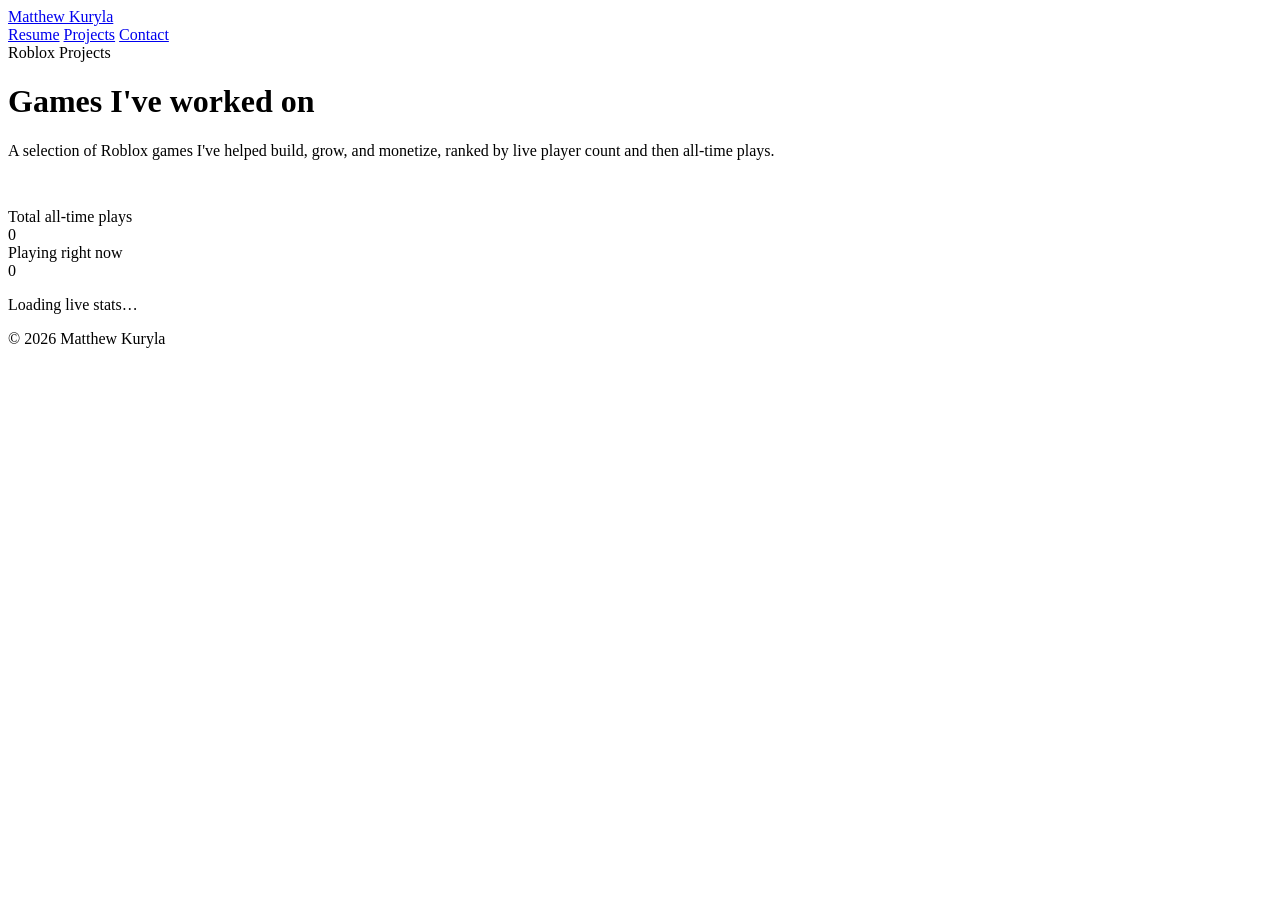
==== projects.html @ f6abcd12 "Add files via upload" ====
<!DOCTYPE html>
<html lang="en">
<head>
  <meta charset="UTF-8">
  <meta name="viewport" content="width=device-width, initial-scale=1.0">
  <title>Projects · Matthew Kuryla</title>
  <meta name="description" content="Roblox games Matthew Kuryla has worked on, with live player counts and all-time plays.">
  <link rel="preconnect" href="https://fonts.googleapis.com">
  <link rel="preconnect" href="https://fonts.gstatic.com" crossorigin>
  <link href="https://fonts.googleapis.com/css2?family=Inter:wght@400;500;600;700;800&display=swap" rel="stylesheet">
  <link rel="stylesheet" href="css/style.css">
</head>
<body>
  <nav class="nav">
    <div class="container">
      <a class="brand" href="index.html">Matthew Kuryla</a>
      <div class="nav-links">
        <a href="index.html">Resume</a>
        <a href="projects.html" class="active">Projects</a>
        <a href="index.html#contact">Contact</a>
      </div>
    </div>
  </nav>

  <header class="hero" style="padding-bottom: 32px;">
    <div class="container">
      <span class="eyebrow">Roblox Projects</span>
      <h1>Games I've worked on</h1>
      <p class="lead">A selection of Roblox games I've helped build, grow, and monetize, ranked by live player count and then all-time plays.</p>
    </div>
  </header>

  <section style="padding-top: 0;">
    <div class="container">
      <div class="live-panel">
        <div class="card live-box">
          <div class="label"><span class="live-dot off"></span>Total all-time plays</div>
          <div class="big" id="total-visits">0</div>
        </div>
        <div class="card live-box">
          <div class="label"><span class="live-dot off"></span>Playing right now</div>
          <div class="big" id="total-playing">0</div>
        </div>
      </div>
      <p class="updated" id="updated">Loading live stats…</p>
      <div class="games" id="games"></div>
    </div>
  </section>

  <footer>
    <div class="container">© <span id="year"></span> Matthew Kuryla</div>
  </footer>

  <script>document.getElementById("year").textContent = new Date().getFullYear();</script>
  <script src="js/games.js"></script>
  <script src="js/projects.js"></script>
</body>
</html>
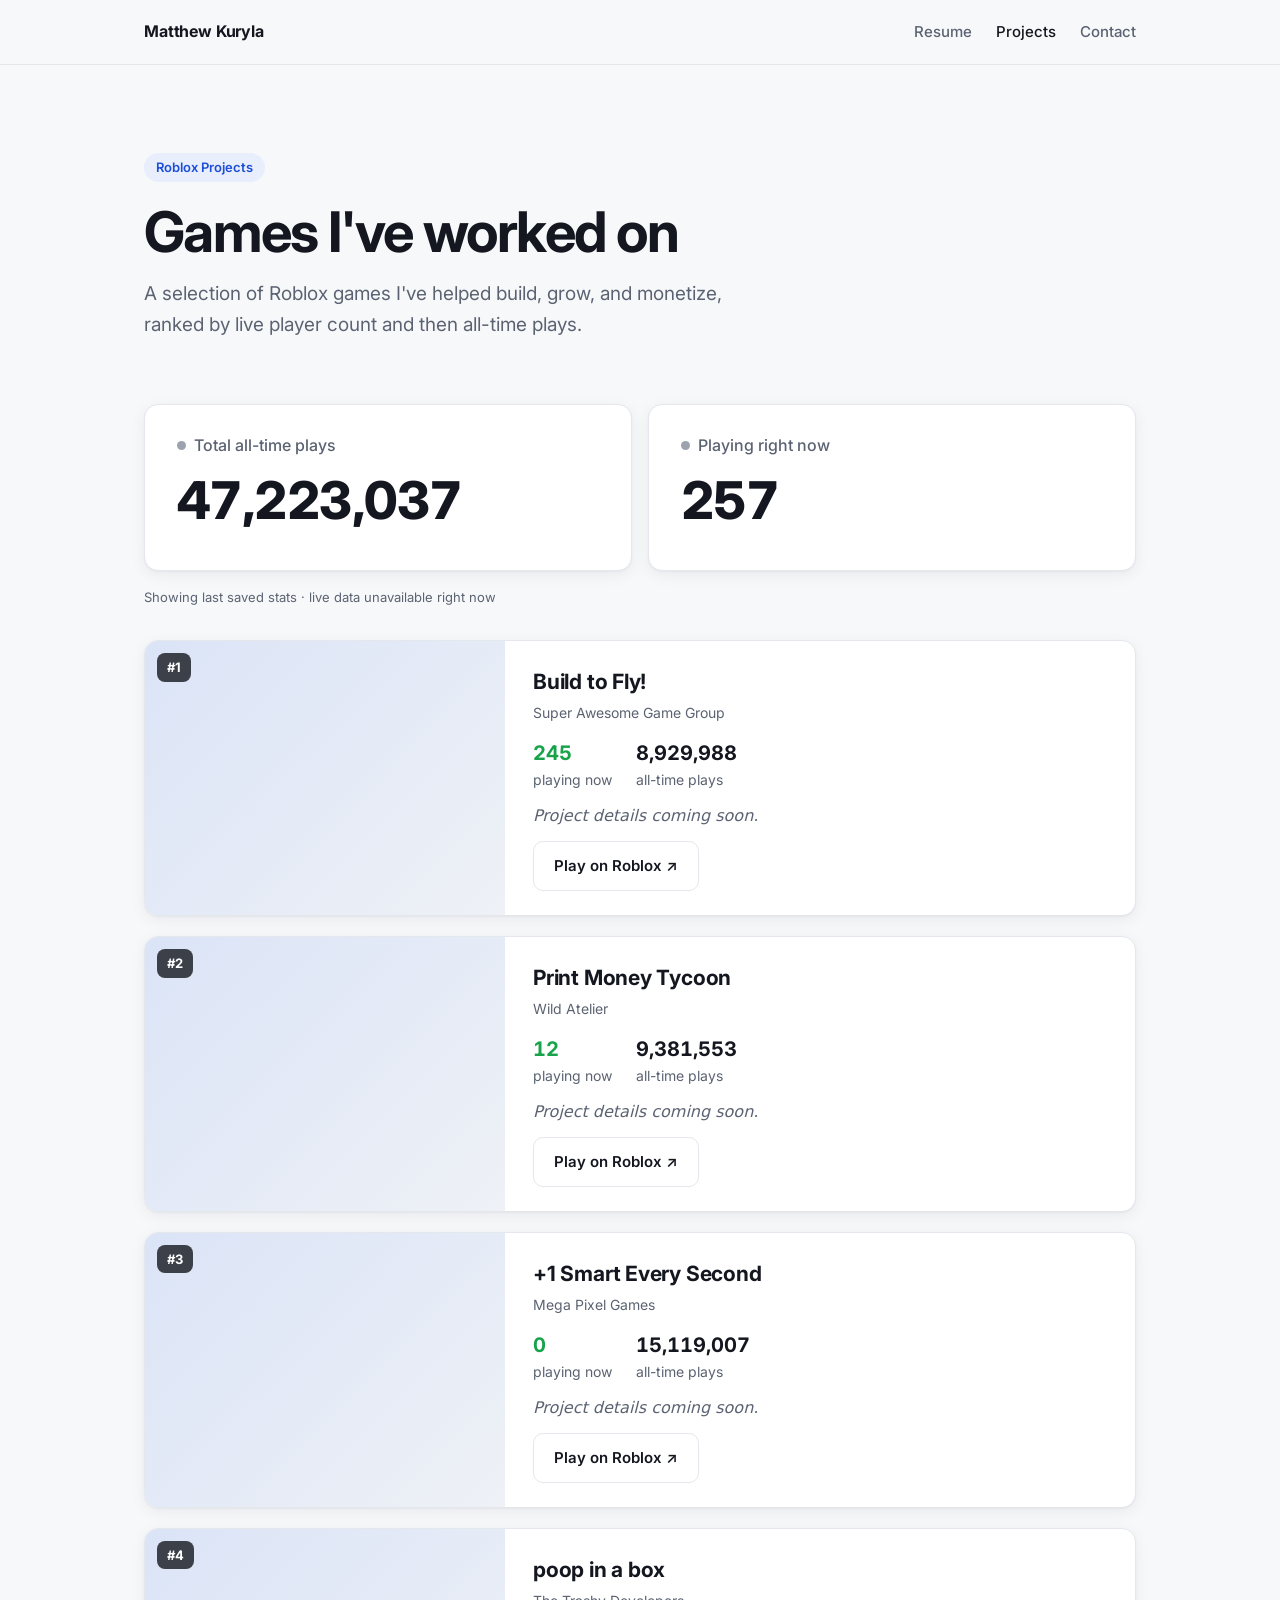
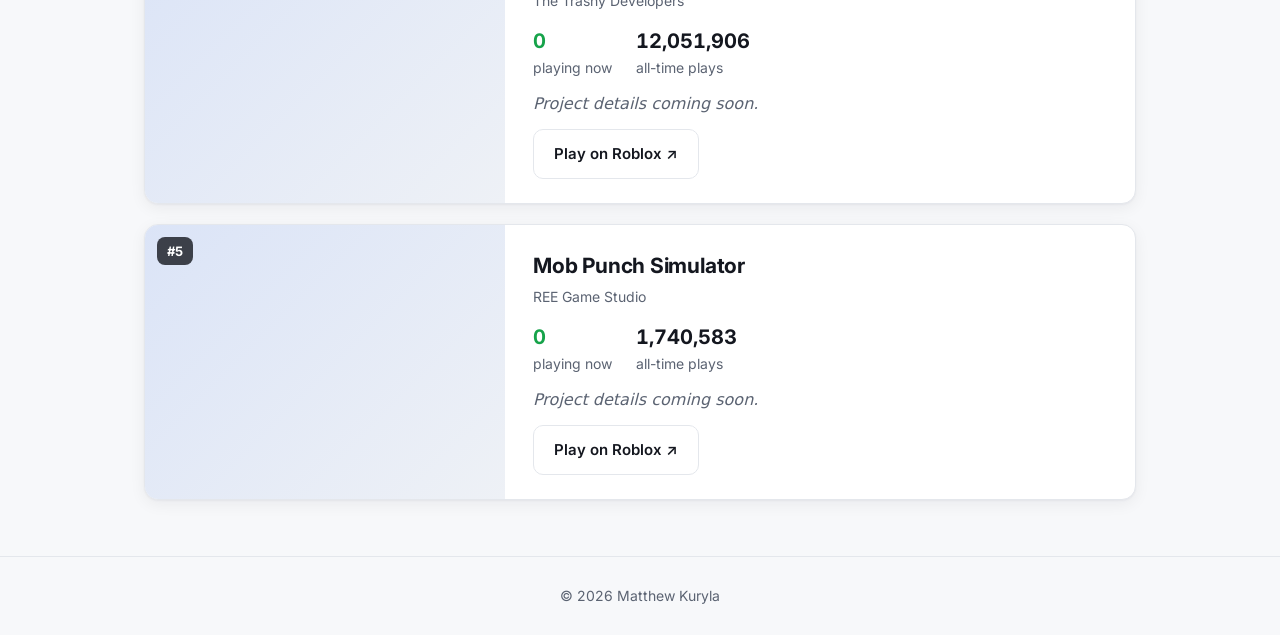
==== commit 4f927e65: "Add files via upload" ====
--- a/projects.html
+++ b/projects.html
@@ -8,7 +8,7 @@
   <link rel="preconnect" href="https://fonts.googleapis.com">
   <link rel="preconnect" href="https://fonts.gstatic.com" crossorigin>
   <link href="https://fonts.googleapis.com/css2?family=Inter:wght@400;500;600;700;800&display=swap" rel="stylesheet">
-  <link rel="stylesheet" href="css/style.css">
+  <link rel="stylesheet" href="style.css">
 </head>
 <body>
   <nav class="nav">
@@ -52,7 +52,7 @@
   </footer>
 
   <script>document.getElementById("year").textContent = new Date().getFullYear();</script>
-  <script src="js/games.js"></script>
-  <script src="js/projects.js"></script>
+  <script src="games.js"></script>
+  <script src="projects.js"></script>
 </body>
 </html>
--- a/style.css
+++ b/style.css
@@ -0,0 +1,198 @@
+:root {
+  --bg: #f7f8fa;
+  --surface: #ffffff;
+  --text: #14171f;
+  --muted: #5b6372;
+  --line: #e4e7ec;
+  --accent: #1d4ed8;
+  --accent-soft: #e8eefc;
+  --live: #16a34a;
+  --radius: 14px;
+  --shadow: 0 1px 2px rgba(16, 24, 40, 0.04), 0 4px 16px rgba(16, 24, 40, 0.06);
+}
+
+* { box-sizing: border-box; }
+
+html { scroll-behavior: smooth; }
+
+body {
+  margin: 0;
+  font-family: "Inter", system-ui, -apple-system, "Segoe UI", Roboto, sans-serif;
+  background: var(--bg);
+  color: var(--text);
+  line-height: 1.6;
+  -webkit-font-smoothing: antialiased;
+}
+
+a { color: var(--accent); text-decoration: none; }
+a:hover { text-decoration: underline; }
+
+.container { max-width: 1040px; margin: 0 auto; padding: 0 24px; }
+
+.nav {
+  position: sticky;
+  top: 0;
+  z-index: 10;
+  background: rgba(247, 248, 250, 0.85);
+  backdrop-filter: blur(10px);
+  border-bottom: 1px solid var(--line);
+}
+.nav .container { display: flex; align-items: center; justify-content: space-between; height: 64px; }
+.brand { font-weight: 700; color: var(--text); letter-spacing: -0.01em; }
+.brand:hover { text-decoration: none; }
+.nav-links { display: flex; gap: 24px; }
+.nav-links a { color: var(--muted); font-weight: 500; font-size: 15px; }
+.nav-links a:hover, .nav-links a.active { color: var(--text); text-decoration: none; }
+
+.hero { padding: 88px 0 56px; }
+.eyebrow {
+  display: inline-block;
+  font-size: 13px;
+  font-weight: 600;
+  color: var(--accent);
+  background: var(--accent-soft);
+  padding: 4px 12px;
+  border-radius: 999px;
+  margin-bottom: 20px;
+}
+.hero h1 { font-size: clamp(36px, 6vw, 56px); line-height: 1.1; letter-spacing: -0.03em; margin: 0 0 16px; }
+.hero p.lead { font-size: 19px; color: var(--muted); max-width: 640px; margin: 0 0 32px; }
+
+.btn-row { display: flex; gap: 12px; flex-wrap: wrap; }
+.btn {
+  display: inline-flex;
+  align-items: center;
+  gap: 8px;
+  padding: 12px 20px;
+  border-radius: 10px;
+  font-weight: 600;
+  font-size: 15px;
+  border: 1px solid transparent;
+}
+.btn:hover { text-decoration: none; }
+.btn-primary { background: var(--accent); color: #fff; }
+.btn-primary:hover { background: #1e40af; }
+.btn-ghost { background: var(--surface); color: var(--text); border-color: var(--line); }
+.btn-ghost:hover { border-color: #cfd4dc; }
+
+.stats-strip {
+  display: grid;
+  grid-template-columns: repeat(3, 1fr);
+  gap: 16px;
+  margin-top: 56px;
+}
+.stat {
+  background: var(--surface);
+  border: 1px solid var(--line);
+  border-radius: var(--radius);
+  padding: 20px 24px;
+}
+.stat .num { font-size: 28px; font-weight: 700; letter-spacing: -0.02em; }
+.stat .label { color: var(--muted); font-size: 14px; }
+
+section { padding: 56px 0; }
+.section-title { font-size: 28px; letter-spacing: -0.02em; margin: 0 0 8px; }
+.section-sub { color: var(--muted); margin: 0 0 32px; }
+
+.card {
+  background: var(--surface);
+  border: 1px solid var(--line);
+  border-radius: var(--radius);
+  box-shadow: var(--shadow);
+}
+
+.timeline { display: grid; gap: 16px; }
+.entry { padding: 24px 28px; }
+.entry-head { display: flex; justify-content: space-between; gap: 16px; flex-wrap: wrap; align-items: baseline; }
+.entry h3 { margin: 0; font-size: 18px; }
+.entry .org { color: var(--muted); font-weight: 500; }
+.entry .date { color: var(--muted); font-size: 14px; white-space: nowrap; }
+.entry ul { margin: 14px 0 0; padding-left: 20px; color: #333a46; }
+.entry li { margin-bottom: 6px; }
+
+.edu-grid { display: grid; grid-template-columns: 2fr 1fr; gap: 16px; }
+.edu-meta { display: flex; flex-direction: column; justify-content: center; padding: 24px 28px; }
+.edu-meta .num { font-size: 32px; font-weight: 700; }
+
+.chips { display: flex; flex-wrap: wrap; gap: 10px; }
+.chip {
+  background: var(--surface);
+  border: 1px solid var(--line);
+  border-radius: 999px;
+  padding: 8px 16px;
+  font-weight: 500;
+  font-size: 14px;
+}
+
+.live-panel {
+  display: grid;
+  grid-template-columns: 1fr 1fr;
+  gap: 16px;
+  margin-bottom: 40px;
+}
+.live-box { padding: 28px 32px; }
+.live-box .label { color: var(--muted); font-weight: 500; display: flex; align-items: center; gap: 8px; }
+.live-box .big { font-size: clamp(36px, 6vw, 52px); font-weight: 800; letter-spacing: -0.03em; font-variant-numeric: tabular-nums; }
+.live-dot {
+  width: 9px; height: 9px; border-radius: 50%;
+  background: var(--live);
+  box-shadow: 0 0 0 0 rgba(22, 163, 74, 0.5);
+  animation: pulse 1.8s infinite;
+}
+.live-dot.off { background: #9ca3af; animation: none; }
+@keyframes pulse {
+  0% { box-shadow: 0 0 0 0 rgba(22, 163, 74, 0.5); }
+  70% { box-shadow: 0 0 0 9px rgba(22, 163, 74, 0); }
+  100% { box-shadow: 0 0 0 0 rgba(22, 163, 74, 0); }
+}
+.updated { color: var(--muted); font-size: 13px; margin-top: -24px; margin-bottom: 32px; }
+
+.games { display: grid; gap: 20px; }
+.game {
+  display: grid;
+  grid-template-columns: 360px 1fr;
+  overflow: hidden;
+  transition: transform 0.2s ease, box-shadow 0.2s ease;
+}
+.game:hover { transform: translateY(-2px); box-shadow: 0 8px 28px rgba(16, 24, 40, 0.1); }
+.thumb {
+  position: relative;
+  background: linear-gradient(135deg, #dbe4f7, #eef1f6);
+  min-height: 203px;
+  overflow: hidden;
+}
+.thumb img { position: absolute; inset: 0; width: 100%; height: 100%; object-fit: cover; display: block; }
+.rank {
+  position: absolute; top: 12px; left: 12px;
+  background: rgba(20, 23, 31, 0.8); color: #fff;
+  font-weight: 700; font-size: 13px;
+  padding: 4px 10px; border-radius: 8px;
+}
+.game-body { padding: 24px 28px; display: flex; flex-direction: column; gap: 12px; }
+.game-body h3 { margin: 0; font-size: 21px; letter-spacing: -0.01em; }
+.studio { color: var(--muted); font-size: 14px; margin-top: -8px; }
+.game-stats { display: flex; gap: 24px; flex-wrap: wrap; }
+.game-stats div { font-size: 14px; color: var(--muted); }
+.game-stats strong { display: block; font-size: 20px; color: var(--text); font-variant-numeric: tabular-nums; }
+.playing-now strong { color: var(--live); }
+.bio { color: #333a46; margin: 0; }
+.bio.placeholder { color: var(--muted); font-style: italic; }
+.game-body .btn { align-self: flex-start; margin-top: auto; }
+
+.contact { text-align: center; padding: 72px 0; }
+.contact .btn-row { justify-content: center; }
+
+footer { border-top: 1px solid var(--line); padding: 28px 0; color: var(--muted); font-size: 14px; text-align: center; }
+
+@media (max-width: 820px) {
+  .game { grid-template-columns: 1fr; }
+  .thumb { aspect-ratio: 16 / 9; min-height: 0; }
+  .stats-strip, .live-panel, .edu-grid { grid-template-columns: 1fr; }
+}
+
+@media (max-width: 480px) {
+  .container { padding: 0 16px; }
+  .nav-links { gap: 16px; }
+  .hero { padding: 56px 0 40px; }
+  .entry, .live-box, .game-body { padding: 20px; }
+}
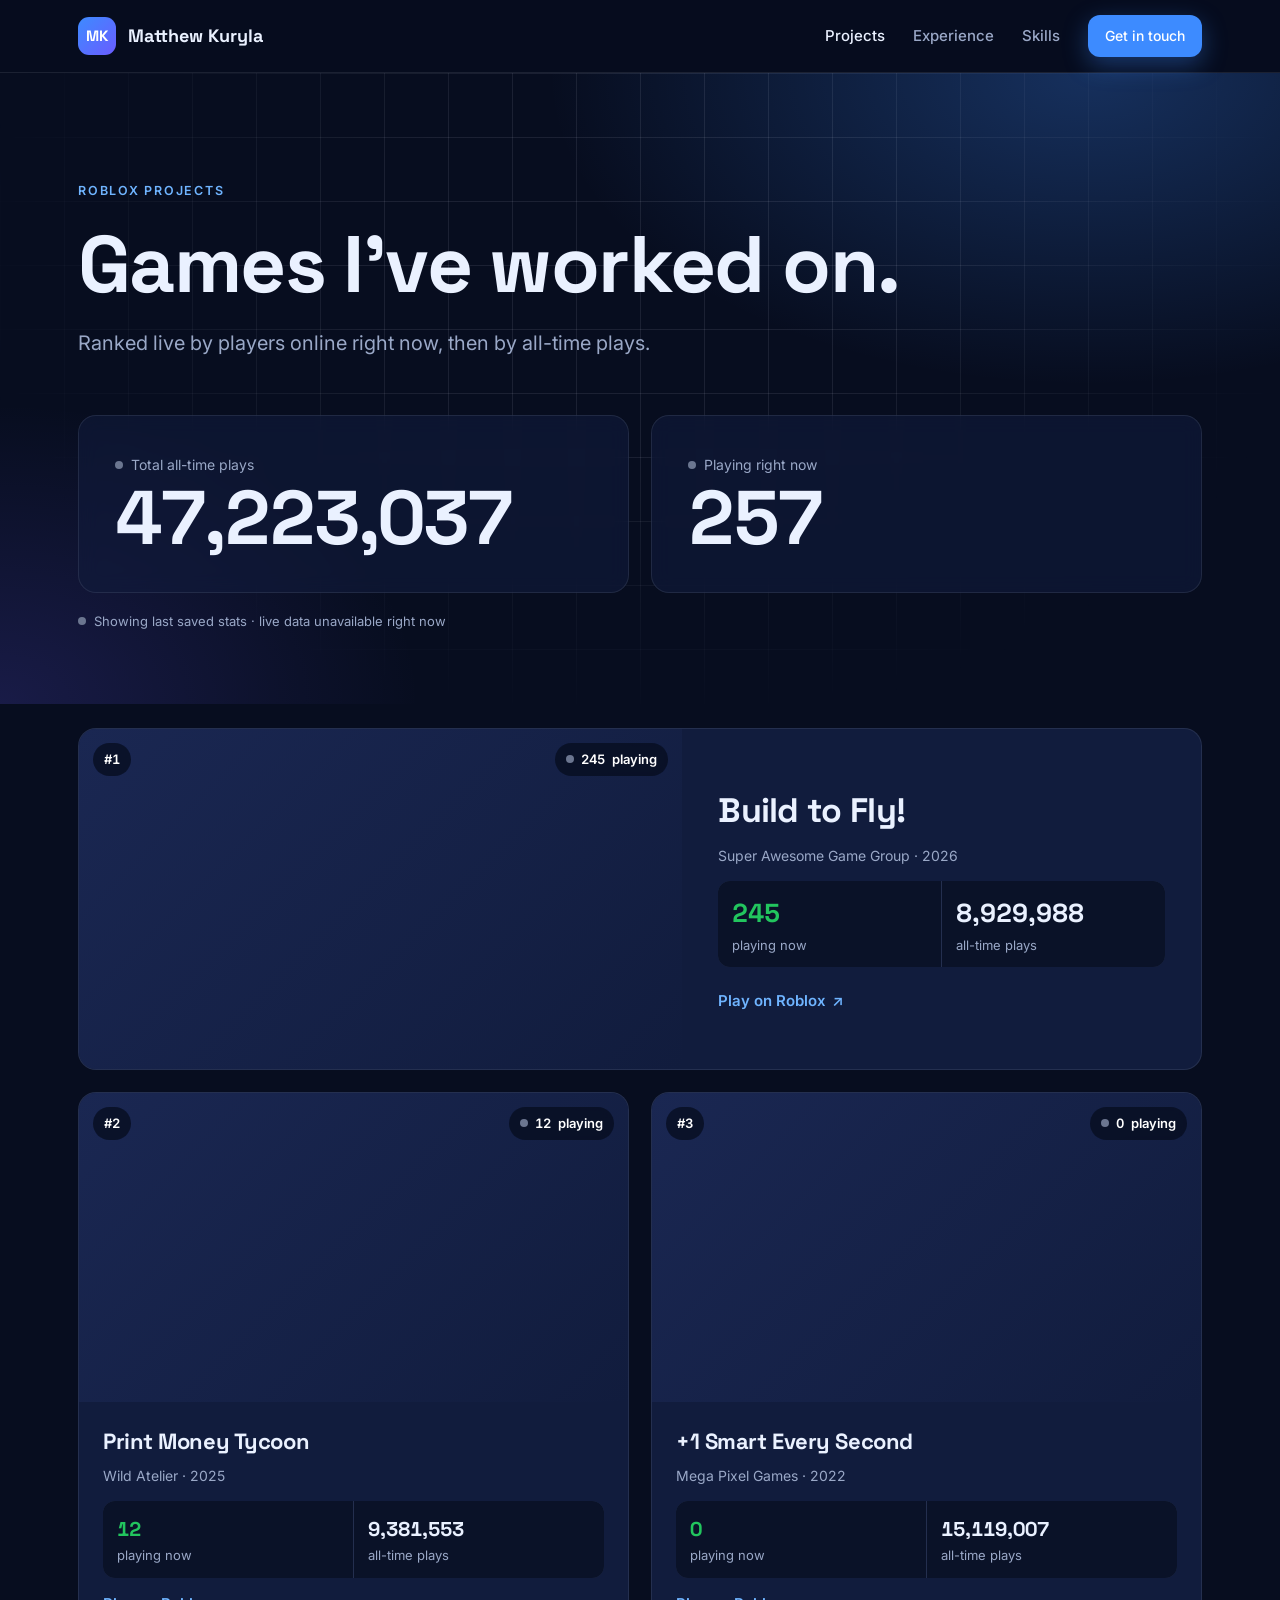
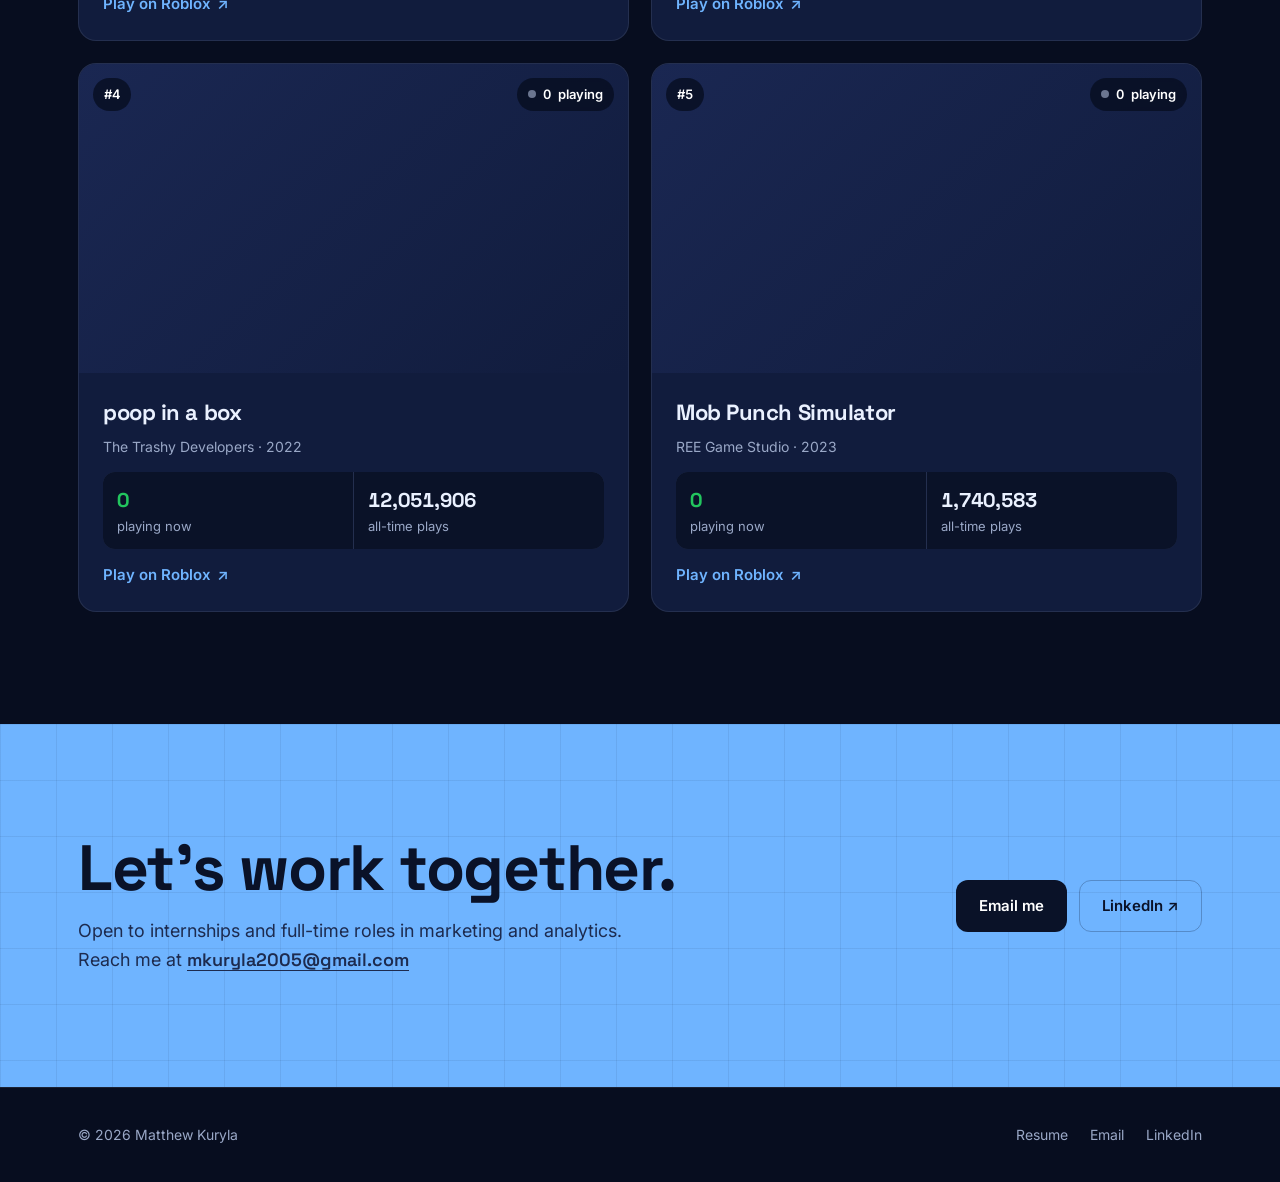
==== commit 47cfbd28: "Redesign portfolio site" ====
--- a/projects.html
+++ b/projects.html
@@ -5,53 +5,75 @@
   <meta name="viewport" content="width=device-width, initial-scale=1.0">
   <title>Projects · Matthew Kuryla</title>
   <meta name="description" content="Roblox games Matthew Kuryla has worked on, with live player counts and all-time plays.">
+  <meta name="theme-color" content="#070d1f">
   <link rel="preconnect" href="https://fonts.googleapis.com">
   <link rel="preconnect" href="https://fonts.gstatic.com" crossorigin>
-  <link href="https://fonts.googleapis.com/css2?family=Inter:wght@400;500;600;700;800&display=swap" rel="stylesheet">
+  <link href="https://fonts.googleapis.com/css2?family=Inter:wght@400;500;600;700&family=Space+Grotesk:wght@500;600;700&display=swap" rel="stylesheet">
   <link rel="stylesheet" href="style.css">
 </head>
 <body>
   <nav class="nav">
     <div class="container">
-      <a class="brand" href="index.html">Matthew Kuryla</a>
+      <a class="brand" href="index.html"><span class="mono">MK</span><span class="name">Matthew Kuryla</span></a>
       <div class="nav-links">
-        <a href="index.html">Resume</a>
         <a href="projects.html" class="active">Projects</a>
-        <a href="index.html#contact">Contact</a>
+        <a href="index.html#experience">Experience</a>
+        <a href="index.html#skills">Skills</a>
+        <a class="btn btn-primary" href="index.html#contact">Get in touch</a>
       </div>
     </div>
   </nav>
 
-  <header class="hero" style="padding-bottom: 32px;">
+  <header class="hero page-hero">
+    <div class="hero-bg" id="hero-bg" aria-hidden="true"></div>
     <div class="container">
-      <span class="eyebrow">Roblox Projects</span>
-      <h1>Games I've worked on</h1>
-      <p class="lead">A selection of Roblox games I've helped build, grow, and monetize, ranked by live player count and then all-time plays.</p>
+      <span class="eyebrow">Roblox projects</span>
+      <h1>Games I've worked on.</h1>
+      <p class="lead" style="margin-top: 22px;">Ranked live by players online right now, then by all-time plays.</p>
+      <div class="counter-row">
+        <div class="counter">
+          <div class="stat-label"><span class="live-dot off total-dot"></span>Total all-time plays</div>
+          <div class="stat-num" data-total="visits">0</div>
+        </div>
+        <div class="counter">
+          <div class="stat-label"><span class="live-dot off total-dot"></span>Playing right now</div>
+          <div class="stat-num" data-total="playing">0</div>
+        </div>
+      </div>
+      <div class="live-note" id="live-note"><span class="live-dot off"></span>Connecting to Roblox…</div>
     </div>
   </header>
 
-  <section style="padding-top: 0;">
+  <section style="padding-top: 24px;">
     <div class="container">
-      <div class="live-panel">
-        <div class="card live-box">
-          <div class="label"><span class="live-dot off"></span>Total all-time plays</div>
-          <div class="big" id="total-visits">0</div>
-        </div>
-        <div class="card live-box">
-          <div class="label"><span class="live-dot off"></span>Playing right now</div>
-          <div class="big" id="total-playing">0</div>
-        </div>
+      <div class="games-grid" id="games" data-featured></div>
+    </div>
+  </section>
+
+  <section class="cta">
+    <div class="container">
+      <div>
+        <h2>Let's work together.</h2>
+        <p>Open to internships and full-time roles in marketing and analytics.<br>Reach me at <a class="email" href="mailto:mkuryla2005@gmail.com">mkuryla2005@gmail.com</a></p>
       </div>
-      <p class="updated" id="updated">Loading live stats…</p>
-      <div class="games" id="games"></div>
+      <div class="btn-row">
+        <a class="btn btn-dark" href="mailto:mkuryla2005@gmail.com">Email me</a>
+        <a class="btn btn-outline-dark" href="https://www.linkedin.com/in/matthew-kuryla/" target="_blank" rel="noopener">LinkedIn ↗</a>
+      </div>
     </div>
   </section>
 
   <footer>
-    <div class="container">© <span id="year"></span> Matthew Kuryla</div>
+    <div class="container">
+      <div>© <span class="year"></span> Matthew Kuryla</div>
+      <div class="foot-links">
+        <a href="index.html">Resume</a>
+        <a href="mailto:mkuryla2005@gmail.com">Email</a>
+        <a href="https://www.linkedin.com/in/matthew-kuryla/" target="_blank" rel="noopener">LinkedIn</a>
+      </div>
+    </div>
   </footer>
 
-  <script>document.getElementById("year").textContent = new Date().getFullYear();</script>
   <script src="games.js"></script>
   <script src="projects.js"></script>
 </body>
--- a/style.css
+++ b/style.css
@@ -1,198 +1,390 @@
 :root {
-  --bg: #f7f8fa;
-  --surface: #ffffff;
-  --text: #14171f;
-  --muted: #5b6372;
-  --line: #e4e7ec;
-  --accent: #1d4ed8;
-  --accent-soft: #e8eefc;
-  --live: #16a34a;
-  --radius: 14px;
-  --shadow: 0 1px 2px rgba(16, 24, 40, 0.04), 0 4px 16px rgba(16, 24, 40, 0.06);
+  --ink: #070d1f;
+  --navy: #0a1228;
+  --navy-2: #111c3d;
+  --navy-3: #1a2752;
+  --line: rgba(234, 241, 255, 0.09);
+  --text: #eaf1ff;
+  --muted: #9aa8c7;
+  --accent: #3d8bff;
+  --accent-2: #6fb4ff;
+  --paper: #eef3ff;
+  --paper-2: #ffffff;
+  --paper-line: #d6e0f5;
+  --ink-text: #0a1228;
+  --ink-muted: #4a5878;
+  --live: #22c55e;
+  --radius: 18px;
+  --display: "Space Grotesk", "Inter", system-ui, sans-serif;
+  --body: "Inter", system-ui, -apple-system, "Segoe UI", Roboto, sans-serif;
 }
 
 * { box-sizing: border-box; }
 
-html { scroll-behavior: smooth; }
+html { scroll-behavior: smooth; scroll-padding-top: 80px; }
 
 body {
   margin: 0;
-  font-family: "Inter", system-ui, -apple-system, "Segoe UI", Roboto, sans-serif;
-  background: var(--bg);
+  font-family: var(--body);
+  background: var(--ink);
   color: var(--text);
   line-height: 1.6;
   -webkit-font-smoothing: antialiased;
-}
-
-a { color: var(--accent); text-decoration: none; }
-a:hover { text-decoration: underline; }
-
-.container { max-width: 1040px; margin: 0 auto; padding: 0 24px; }
+  overflow-x: hidden;
+}
+
+a { color: inherit; text-decoration: none; }
+img { display: block; max-width: 100%; }
+
+.container { max-width: 1180px; margin: 0 auto; padding: 0 28px; }
+
+.eyebrow {
+  display: inline-flex;
+  align-items: center;
+  gap: 10px;
+  font-size: 12.5px;
+  font-weight: 600;
+  letter-spacing: 0.14em;
+  text-transform: uppercase;
+  color: var(--accent-2);
+}
+.eyebrow .num { color: var(--muted); }
+.light .eyebrow { color: var(--accent); }
+.light .eyebrow .num { color: var(--ink-muted); }
+
+h1, h2, h3 { font-family: var(--display); letter-spacing: -0.02em; margin: 0; }
 
 .nav {
   position: sticky;
   top: 0;
-  z-index: 10;
-  background: rgba(247, 248, 250, 0.85);
-  backdrop-filter: blur(10px);
+  z-index: 50;
+  background: rgba(7, 13, 31, 0.72);
+  backdrop-filter: blur(14px);
+  -webkit-backdrop-filter: blur(14px);
   border-bottom: 1px solid var(--line);
 }
-.nav .container { display: flex; align-items: center; justify-content: space-between; height: 64px; }
-.brand { font-weight: 700; color: var(--text); letter-spacing: -0.01em; }
-.brand:hover { text-decoration: none; }
-.nav-links { display: flex; gap: 24px; }
-.nav-links a { color: var(--muted); font-weight: 500; font-size: 15px; }
-.nav-links a:hover, .nav-links a.active { color: var(--text); text-decoration: none; }
-
-.hero { padding: 88px 0 56px; }
-.eyebrow {
-  display: inline-block;
-  font-size: 13px;
-  font-weight: 600;
-  color: var(--accent);
-  background: var(--accent-soft);
-  padding: 4px 12px;
-  border-radius: 999px;
-  margin-bottom: 20px;
-}
-.hero h1 { font-size: clamp(36px, 6vw, 56px); line-height: 1.1; letter-spacing: -0.03em; margin: 0 0 16px; }
-.hero p.lead { font-size: 19px; color: var(--muted); max-width: 640px; margin: 0 0 32px; }
-
-.btn-row { display: flex; gap: 12px; flex-wrap: wrap; }
+.nav .container { display: flex; align-items: center; justify-content: space-between; height: 72px; gap: 16px; }
+.brand { display: flex; align-items: center; gap: 12px; font-family: var(--display); font-weight: 700; font-size: 18px; }
+.mono {
+  width: 38px; height: 38px;
+  display: grid; place-items: center;
+  border-radius: 11px;
+  background: linear-gradient(135deg, var(--accent), #6a5cff);
+  color: #fff;
+  font-size: 15px;
+  letter-spacing: 0;
+}
+.nav-links { display: flex; align-items: center; gap: 28px; }
+.nav-links a { color: var(--muted); font-weight: 500; font-size: 15px; transition: color 0.15s; }
+.nav-links a:hover, .nav-links a.active { color: var(--text); }
+
 .btn {
   display: inline-flex;
   align-items: center;
+  justify-content: center;
   gap: 8px;
-  padding: 12px 20px;
-  border-radius: 10px;
+  padding: 13px 22px;
+  border-radius: 12px;
   font-weight: 600;
   font-size: 15px;
   border: 1px solid transparent;
-}
-.btn:hover { text-decoration: none; }
-.btn-primary { background: var(--accent); color: #fff; }
-.btn-primary:hover { background: #1e40af; }
-.btn-ghost { background: var(--surface); color: var(--text); border-color: var(--line); }
-.btn-ghost:hover { border-color: #cfd4dc; }
-
-.stats-strip {
+  transition: transform 0.15s ease, background 0.15s ease, border-color 0.15s ease;
+  white-space: nowrap;
+}
+.btn:hover { transform: translateY(-1px); }
+.btn-primary { background: var(--accent); color: #fff; box-shadow: 0 8px 24px rgba(61, 139, 255, 0.35); }
+.btn-primary:hover { background: #2f7cf0; }
+.btn-ghost { background: rgba(234, 241, 255, 0.06); color: var(--text); border-color: var(--line); }
+.btn-ghost:hover { border-color: rgba(234, 241, 255, 0.25); }
+.btn-dark { background: var(--navy); color: #fff; }
+.btn-dark:hover { background: var(--navy-3); }
+.btn-outline-dark { color: var(--ink-text); border-color: rgba(10, 18, 40, 0.25); }
+.btn-outline-dark:hover { border-color: var(--ink-text); }
+.nav .btn { padding: 9px 16px; font-size: 14px; }
+.nav-links a.btn-primary, .nav-links a.btn-primary:hover { color: #fff; }
+
+.hero {
+  position: relative;
+  overflow: hidden;
+  padding: 120px 0 96px;
+  isolation: isolate;
+}
+.hero-bg {
+  position: absolute;
+  inset: -40px;
+  z-index: -3;
   display: grid;
   grid-template-columns: repeat(3, 1fr);
-  gap: 16px;
-  margin-top: 56px;
-}
-.stat {
-  background: var(--surface);
-  border: 1px solid var(--line);
-  border-radius: var(--radius);
-  padding: 20px 24px;
-}
-.stat .num { font-size: 28px; font-weight: 700; letter-spacing: -0.02em; }
-.stat .label { color: var(--muted); font-size: 14px; }
-
-section { padding: 56px 0; }
-.section-title { font-size: 28px; letter-spacing: -0.02em; margin: 0 0 8px; }
-.section-sub { color: var(--muted); margin: 0 0 32px; }
-
-.card {
-  background: var(--surface);
-  border: 1px solid var(--line);
-  border-radius: var(--radius);
-  box-shadow: var(--shadow);
-}
-
-.timeline { display: grid; gap: 16px; }
-.entry { padding: 24px 28px; }
-.entry-head { display: flex; justify-content: space-between; gap: 16px; flex-wrap: wrap; align-items: baseline; }
-.entry h3 { margin: 0; font-size: 18px; }
-.entry .org { color: var(--muted); font-weight: 500; }
-.entry .date { color: var(--muted); font-size: 14px; white-space: nowrap; }
-.entry ul { margin: 14px 0 0; padding-left: 20px; color: #333a46; }
-.entry li { margin-bottom: 6px; }
-
-.edu-grid { display: grid; grid-template-columns: 2fr 1fr; gap: 16px; }
-.edu-meta { display: flex; flex-direction: column; justify-content: center; padding: 24px 28px; }
-.edu-meta .num { font-size: 32px; font-weight: 700; }
-
-.chips { display: flex; flex-wrap: wrap; gap: 10px; }
+  gap: 12px;
+  opacity: 0.32;
+  filter: blur(6px) saturate(1.2);
+  transform: rotate(-4deg) scale(1.08);
+}
+.hero-bg div { background-size: cover; background-position: center; border-radius: 16px; min-height: 240px; }
+.hero::before {
+  content: "";
+  position: absolute;
+  inset: 0;
+  z-index: -2;
+  background:
+    radial-gradient(900px 520px at 85% 0%, rgba(61, 139, 255, 0.28), transparent 60%),
+    radial-gradient(700px 500px at 0% 100%, rgba(106, 92, 255, 0.18), transparent 60%),
+    linear-gradient(180deg, rgba(7, 13, 31, 0.78) 0%, rgba(7, 13, 31, 0.92) 70%, var(--ink) 100%);
+}
+.hero::after {
+  content: "";
+  position: absolute;
+  inset: 0;
+  z-index: -1;
+  background-image:
+    linear-gradient(var(--line) 1px, transparent 1px),
+    linear-gradient(90deg, var(--line) 1px, transparent 1px);
+  background-size: 64px 64px;
+  mask-image: radial-gradient(ellipse at 50% 30%, #000 30%, transparent 75%);
+  -webkit-mask-image: radial-gradient(ellipse at 50% 30%, #000 30%, transparent 75%);
+}
+.hero h1 { font-size: clamp(46px, 8vw, 96px); line-height: 0.98; font-weight: 700; margin: 22px 0 24px; }
+.hero h1 .grad {
+  background: linear-gradient(90deg, var(--accent-2), #a99bff);
+  -webkit-background-clip: text;
+  background-clip: text;
+  color: transparent;
+}
+.hero .lead { font-size: clamp(17px, 2vw, 20px); color: var(--muted); max-width: 640px; margin: 0 0 36px; }
+.btn-row { display: flex; gap: 12px; flex-wrap: wrap; }
+
+.hero-stats {
+  margin-top: 64px;
+  display: grid;
+  grid-template-columns: repeat(3, 1fr);
+  border: 1px solid var(--line);
+  border-radius: var(--radius);
+  background: rgba(17, 28, 61, 0.55);
+  backdrop-filter: blur(10px);
+  -webkit-backdrop-filter: blur(10px);
+  overflow: hidden;
+}
+.hero-stats > div { padding: 26px 30px; }
+.hero-stats > div + div { border-left: 1px solid var(--line); }
+.stat-num { font-family: var(--display); font-size: clamp(30px, 4vw, 44px); font-weight: 700; letter-spacing: -0.03em; font-variant-numeric: tabular-nums; line-height: 1.1; }
+.stat-label { color: var(--muted); font-size: 14px; display: flex; align-items: center; gap: 8px; margin-top: 6px; }
+
+.live-dot {
+  width: 8px; height: 8px; border-radius: 50%;
+  background: var(--live);
+  flex: none;
+  animation: pulse 1.8s infinite;
+}
+.live-dot.off { background: #6b7690; animation: none; }
+@keyframes pulse {
+  0% { box-shadow: 0 0 0 0 rgba(34, 197, 94, 0.55); }
+  70% { box-shadow: 0 0 0 8px rgba(34, 197, 94, 0); }
+  100% { box-shadow: 0 0 0 0 rgba(34, 197, 94, 0); }
+}
+
+.marquee {
+  background: var(--accent);
+  color: #fff;
+  overflow: hidden;
+  padding: 18px 0;
+  border-top: 1px solid rgba(255, 255, 255, 0.15);
+  border-bottom: 1px solid rgba(255, 255, 255, 0.15);
+}
+.marquee-track { display: flex; width: max-content; animation: scroll 38s linear infinite; }
+.marquee-track span {
+  font-family: var(--display);
+  font-weight: 700;
+  font-size: 22px;
+  text-transform: uppercase;
+  letter-spacing: 0.02em;
+  padding: 0 28px;
+  display: inline-flex;
+  align-items: center;
+  gap: 56px;
+  white-space: nowrap;
+}
+.marquee-track span::after { content: "✦"; font-size: 16px; opacity: 0.7; }
+@keyframes scroll { to { transform: translateX(-50%); } }
+
+section { padding: 112px 0; position: relative; }
+.light { background: var(--paper); color: var(--ink-text); }
+.section-head { display: flex; justify-content: space-between; align-items: flex-end; gap: 24px; margin-bottom: 48px; flex-wrap: wrap; }
+.section-head h2 { font-size: clamp(34px, 5vw, 54px); line-height: 1.05; margin-top: 14px; max-width: 720px; }
+.section-head p { color: var(--muted); max-width: 440px; margin: 0; }
+.light .section-head p { color: var(--ink-muted); }
+
+.games-grid { display: grid; grid-template-columns: repeat(2, 1fr); gap: 22px; }
+.games-grid.three { grid-template-columns: repeat(3, 1fr); }
+.game {
+  position: relative;
+  background: var(--navy-2);
+  border: 1px solid var(--line);
+  border-radius: var(--radius);
+  overflow: hidden;
+  display: flex;
+  flex-direction: column;
+  transition: transform 0.25s ease, border-color 0.25s ease, box-shadow 0.25s ease;
+}
+.game:hover { transform: translateY(-4px); border-color: rgba(111, 180, 255, 0.4); box-shadow: 0 18px 50px rgba(0, 0, 0, 0.45); }
+.game .thumb {
+  display: block;
+  position: relative;
+  aspect-ratio: 16 / 9;
+  background: linear-gradient(135deg, var(--navy-3), var(--navy-2));
+  overflow: hidden;
+}
+.game .thumb img { width: 100%; height: 100%; object-fit: cover; transition: transform 0.5s ease; }
+.game:hover .thumb img { transform: scale(1.04); }
+.badge-row { position: absolute; top: 14px; left: 14px; right: 14px; display: flex; justify-content: space-between; gap: 8px; }
+.badge {
+  background: rgba(7, 13, 31, 0.78);
+  backdrop-filter: blur(6px);
+  -webkit-backdrop-filter: blur(6px);
+  color: #fff;
+  font-weight: 600;
+  font-size: 13px;
+  padding: 6px 11px;
+  border-radius: 999px;
+  display: inline-flex;
+  align-items: center;
+  gap: 7px;
+  font-variant-numeric: tabular-nums;
+}
+.game-body { padding: 22px 24px 24px; display: flex; flex-direction: column; gap: 14px; flex: 1; }
+.game-body h3 { font-size: 22px; font-weight: 700; }
+.meta { color: var(--muted); font-size: 14px; margin-top: -8px; }
+.game-stats { display: grid; grid-template-columns: 1fr 1fr; gap: 1px; background: var(--line); border-radius: 12px; overflow: hidden; }
+.game-stats div { background: var(--navy); padding: 12px 14px; font-size: 13px; color: var(--muted); }
+.game-stats strong { display: block; font-family: var(--display); font-size: 20px; color: var(--text); font-variant-numeric: tabular-nums; }
+.game-stats .now strong { color: var(--live); }
+.bio { color: #c4cfe6; margin: 0; font-size: 15px; }
+.game-link { margin-top: auto; color: var(--accent-2); font-weight: 600; font-size: 15px; display: inline-flex; gap: 6px; align-items: center; }
+.game-link span { transition: transform 0.2s; }
+.game:hover .game-link span { transform: translate(2px, -2px); }
+
+.game.featured { grid-column: 1 / -1; flex-direction: row; }
+.game.featured .thumb { flex: 1.35; aspect-ratio: auto; min-height: 340px; }
+.game.featured .game-body { flex: 1; padding: 36px; justify-content: center; }
+.game.featured h3 { font-size: 34px; }
+.game.featured .game-stats strong { font-size: 26px; }
+.game.featured .game-link { margin-top: 8px; }
+
+.skeleton .thumb { animation: shimmer 1.4s infinite alternate; }
+@keyframes shimmer { to { opacity: 0.6; } }
+
+.live-note { color: var(--muted); font-size: 13px; margin-top: 18px; display: flex; align-items: center; gap: 8px; }
+
+.timeline { display: grid; gap: 18px; }
+.entry {
+  display: grid;
+  grid-template-columns: 220px 1fr;
+  gap: 32px;
+  background: var(--paper-2);
+  border: 1px solid var(--paper-line);
+  border-radius: var(--radius);
+  padding: 32px 36px;
+}
+.entry .when { color: var(--ink-muted); font-size: 14px; font-weight: 500; }
+.entry .when strong { display: block; color: var(--ink-text); font-family: var(--display); font-size: 17px; margin-bottom: 4px; }
+.entry h3 { font-size: 22px; }
+.entry .role { color: var(--accent); font-weight: 600; font-size: 15px; margin-top: 2px; }
+.entry ul { margin: 16px 0 0; padding-left: 0; list-style: none; display: grid; gap: 10px; color: #2d3a5a; }
+.entry li { position: relative; padding-left: 22px; }
+.entry li::before { content: ""; position: absolute; left: 0; top: 10px; width: 8px; height: 8px; border-radius: 2px; background: var(--accent); transform: rotate(45deg); }
+
+.split { display: grid; grid-template-columns: 1fr 1fr; gap: 22px; }
+.panel {
+  background: var(--navy-2);
+  border: 1px solid var(--line);
+  border-radius: var(--radius);
+  padding: 34px;
+}
+.panel h3 { font-size: 24px; margin-top: 12px; }
+.panel .sub { color: var(--muted); margin-top: 4px; }
+.gpa { display: flex; align-items: baseline; gap: 10px; margin-top: 28px; padding-top: 24px; border-top: 1px solid var(--line); }
+.gpa strong { font-family: var(--display); font-size: 48px; letter-spacing: -0.03em; line-height: 1; }
+.gpa span { color: var(--muted); }
+.chips { display: flex; flex-wrap: wrap; gap: 10px; margin-top: 18px; }
 .chip {
-  background: var(--surface);
-  border: 1px solid var(--line);
-  border-radius: 999px;
-  padding: 8px 16px;
+  border: 1px solid var(--line);
+  background: rgba(234, 241, 255, 0.04);
+  border-radius: 10px;
+  padding: 9px 14px;
   font-weight: 500;
-  font-size: 14px;
-}
-
-.live-panel {
-  display: grid;
-  grid-template-columns: 1fr 1fr;
-  gap: 16px;
-  margin-bottom: 40px;
-}
-.live-box { padding: 28px 32px; }
-.live-box .label { color: var(--muted); font-weight: 500; display: flex; align-items: center; gap: 8px; }
-.live-box .big { font-size: clamp(36px, 6vw, 52px); font-weight: 800; letter-spacing: -0.03em; font-variant-numeric: tabular-nums; }
-.live-dot {
-  width: 9px; height: 9px; border-radius: 50%;
-  background: var(--live);
-  box-shadow: 0 0 0 0 rgba(22, 163, 74, 0.5);
-  animation: pulse 1.8s infinite;
-}
-.live-dot.off { background: #9ca3af; animation: none; }
-@keyframes pulse {
-  0% { box-shadow: 0 0 0 0 rgba(22, 163, 74, 0.5); }
-  70% { box-shadow: 0 0 0 9px rgba(22, 163, 74, 0); }
-  100% { box-shadow: 0 0 0 0 rgba(22, 163, 74, 0); }
-}
-.updated { color: var(--muted); font-size: 13px; margin-top: -24px; margin-bottom: 32px; }
-
-.games { display: grid; gap: 20px; }
-.game {
-  display: grid;
-  grid-template-columns: 360px 1fr;
-  overflow: hidden;
-  transition: transform 0.2s ease, box-shadow 0.2s ease;
-}
-.game:hover { transform: translateY(-2px); box-shadow: 0 8px 28px rgba(16, 24, 40, 0.1); }
-.thumb {
-  position: relative;
-  background: linear-gradient(135deg, #dbe4f7, #eef1f6);
-  min-height: 203px;
-  overflow: hidden;
-}
-.thumb img { position: absolute; inset: 0; width: 100%; height: 100%; object-fit: cover; display: block; }
-.rank {
-  position: absolute; top: 12px; left: 12px;
-  background: rgba(20, 23, 31, 0.8); color: #fff;
-  font-weight: 700; font-size: 13px;
-  padding: 4px 10px; border-radius: 8px;
-}
-.game-body { padding: 24px 28px; display: flex; flex-direction: column; gap: 12px; }
-.game-body h3 { margin: 0; font-size: 21px; letter-spacing: -0.01em; }
-.studio { color: var(--muted); font-size: 14px; margin-top: -8px; }
-.game-stats { display: flex; gap: 24px; flex-wrap: wrap; }
-.game-stats div { font-size: 14px; color: var(--muted); }
-.game-stats strong { display: block; font-size: 20px; color: var(--text); font-variant-numeric: tabular-nums; }
-.playing-now strong { color: var(--live); }
-.bio { color: #333a46; margin: 0; }
-.bio.placeholder { color: var(--muted); font-style: italic; }
-.game-body .btn { align-self: flex-start; margin-top: auto; }
-
-.contact { text-align: center; padding: 72px 0; }
-.contact .btn-row { justify-content: center; }
-
-footer { border-top: 1px solid var(--line); padding: 28px 0; color: var(--muted); font-size: 14px; text-align: center; }
-
-@media (max-width: 820px) {
-  .game { grid-template-columns: 1fr; }
-  .thumb { aspect-ratio: 16 / 9; min-height: 0; }
-  .stats-strip, .live-panel, .edu-grid { grid-template-columns: 1fr; }
-}
-
-@media (max-width: 480px) {
-  .container { padding: 0 16px; }
-  .nav-links { gap: 16px; }
-  .hero { padding: 56px 0 40px; }
-  .entry, .live-box, .game-body { padding: 20px; }
-}
+  font-size: 14.5px;
+}
+.chip.accent { border-color: rgba(61, 139, 255, 0.45); background: rgba(61, 139, 255, 0.12); color: #cfe2ff; }
+.skill-group + .skill-group { margin-top: 28px; }
+.skill-group .eyebrow { font-size: 11.5px; }
+
+.cta {
+  background: var(--accent-2);
+  color: var(--ink-text);
+  overflow: hidden;
+  isolation: isolate;
+}
+.cta::before {
+  content: "";
+  position: absolute;
+  inset: 0;
+  z-index: -1;
+  background-image:
+    linear-gradient(rgba(10, 18, 40, 0.07) 1px, transparent 1px),
+    linear-gradient(90deg, rgba(10, 18, 40, 0.07) 1px, transparent 1px);
+  background-size: 56px 56px;
+}
+.cta .container { display: flex; justify-content: space-between; align-items: center; gap: 40px; flex-wrap: wrap; }
+.cta h2 { font-size: clamp(36px, 5.5vw, 64px); line-height: 1.02; max-width: 620px; }
+.cta p { margin: 16px 0 0; font-size: 18px; color: #1d2b4f; }
+.cta .email { font-family: var(--display); font-weight: 600; text-decoration: underline; text-underline-offset: 4px; }
+
+footer { background: var(--ink); border-top: 1px solid var(--line); padding: 36px 0; color: var(--muted); font-size: 14px; }
+footer .container { display: flex; justify-content: space-between; gap: 16px; flex-wrap: wrap; }
+footer a:hover { color: var(--text); }
+.foot-links { display: flex; gap: 22px; }
+
+.page-hero { padding: 104px 0 72px; }
+.page-hero h1 { font-size: clamp(42px, 7vw, 80px); }
+.counter-row { display: grid; grid-template-columns: 1fr 1fr; gap: 22px; margin-top: 56px; }
+.counter {
+  border: 1px solid var(--line);
+  border-radius: var(--radius);
+  background: rgba(17, 28, 61, 0.6);
+  backdrop-filter: blur(10px);
+  -webkit-backdrop-filter: blur(10px);
+  padding: 32px 36px;
+}
+.counter .stat-num { font-size: clamp(40px, 7vw, 76px); }
+
+.reveal { opacity: 0; transform: translateY(18px); transition: opacity 0.7s ease, transform 0.7s ease; }
+.reveal.in { opacity: 1; transform: none; }
+
+@media (prefers-reduced-motion: reduce) {
+  .marquee-track, .live-dot { animation: none; }
+  .reveal { opacity: 1; transform: none; transition: none; }
+  html { scroll-behavior: auto; }
+}
+
+@media (max-width: 960px) {
+  .games-grid.three { grid-template-columns: 1fr 1fr; }
+  .game.featured { flex-direction: column; }
+  .game.featured .thumb { aspect-ratio: 16 / 9; min-height: 0; }
+  .game.featured .game-body { padding: 24px; }
+  .game.featured h3 { font-size: 26px; }
+  .entry { grid-template-columns: 1fr; gap: 12px; }
+  .split { grid-template-columns: 1fr; }
+}
+
+@media (max-width: 680px) {
+  .container { padding: 0 18px; }
+  .nav .btn { display: none; }
+  .nav-links { gap: 18px; }
+  .brand .name { display: none; }
+  section { padding: 80px 0; }
+  .hero { padding: 72px 0 64px; }
+  .hero-stats { grid-template-columns: 1fr; }
+  .hero-stats > div + div { border-left: 0; border-top: 1px solid var(--line); }
+  .games-grid, .games-grid.three, .counter-row { grid-template-columns: 1fr; }
+  .entry, .panel, .counter { padding: 24px; }
+  .marquee-track span { font-size: 18px; gap: 40px; padding: 0 20px; }
+}
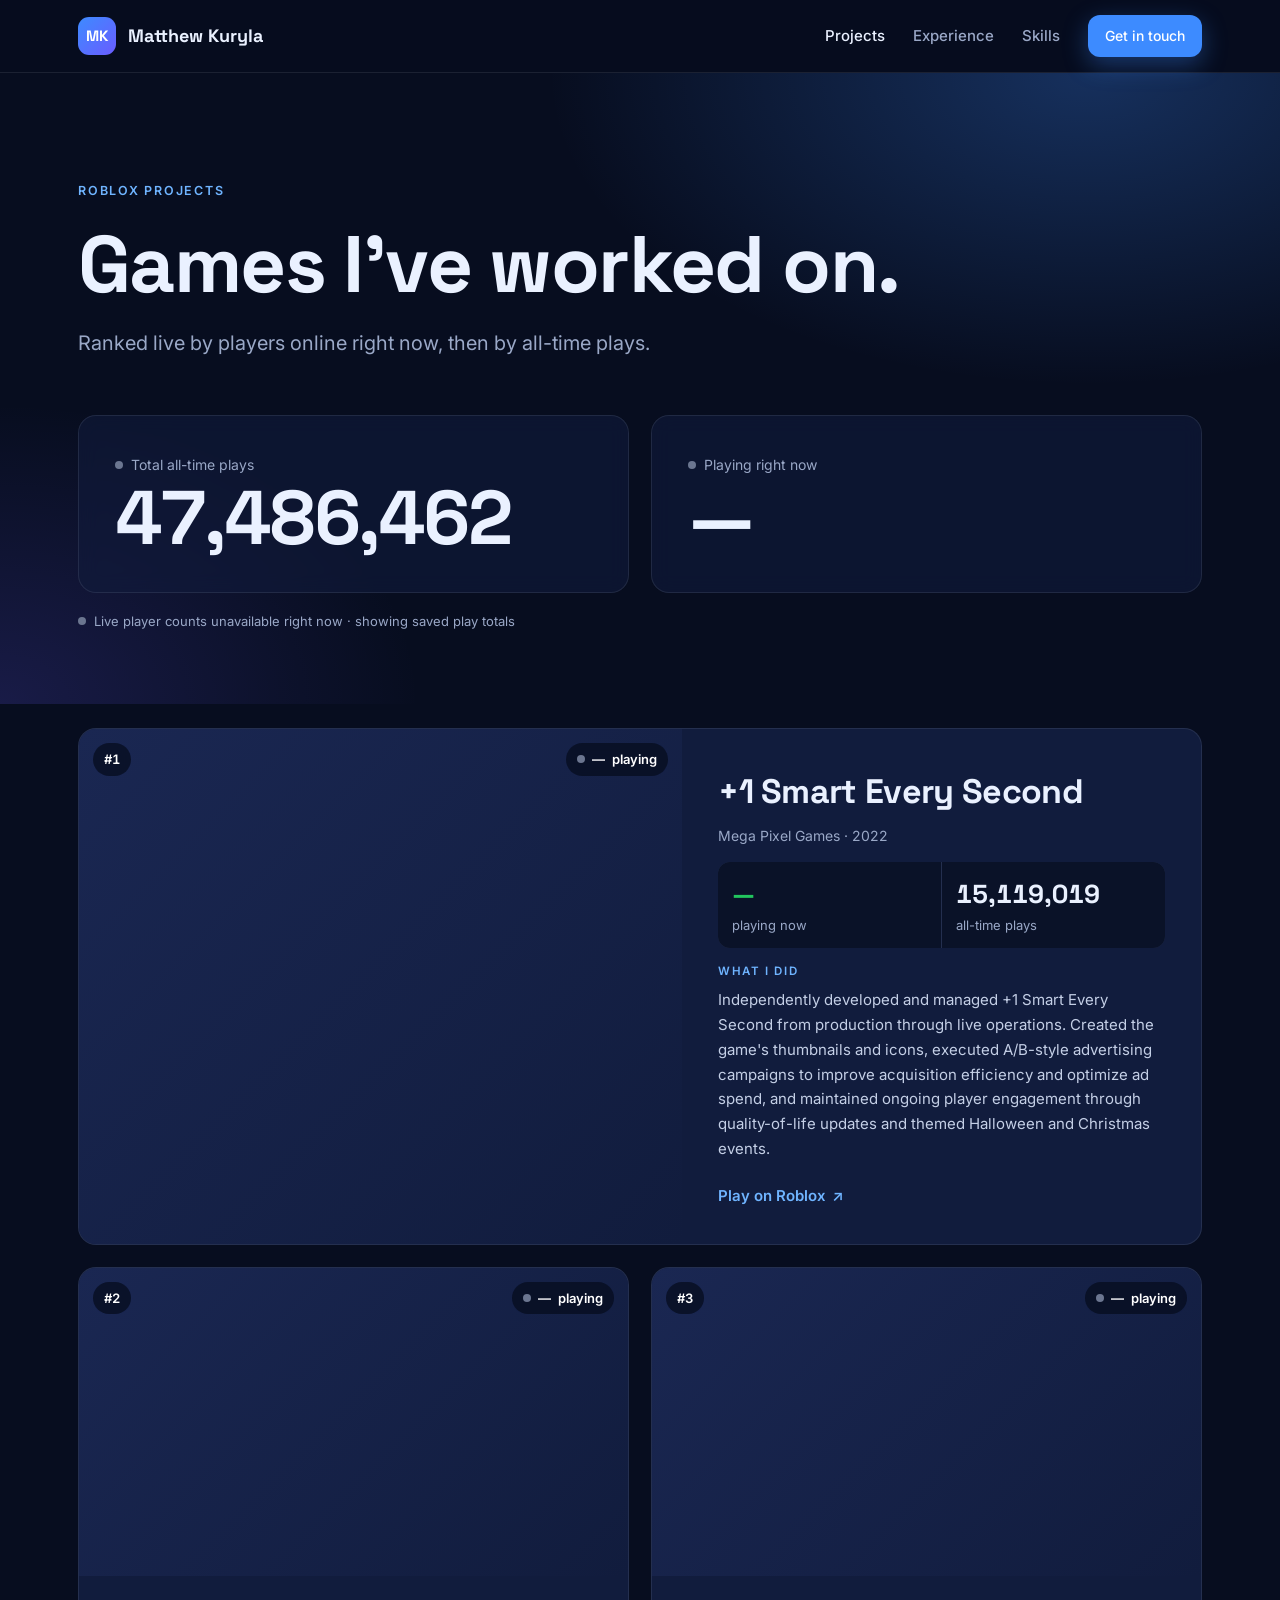
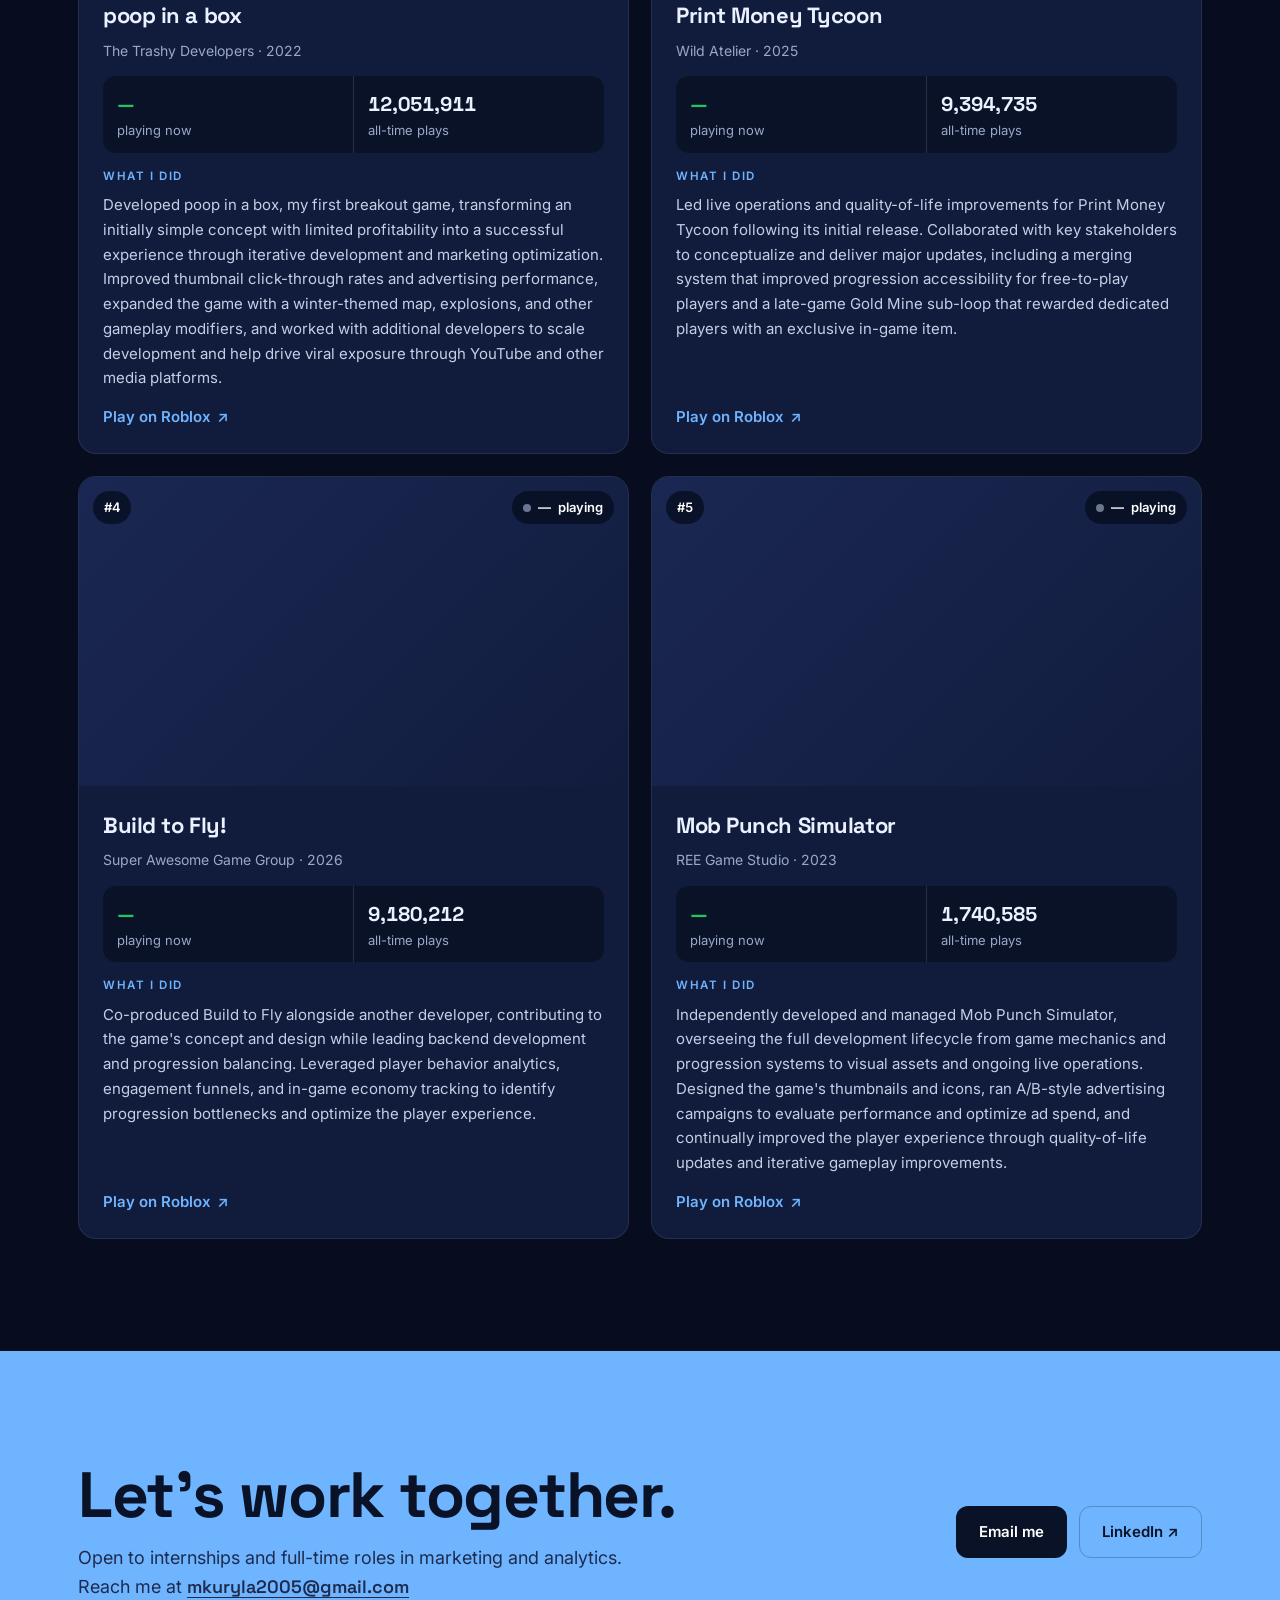
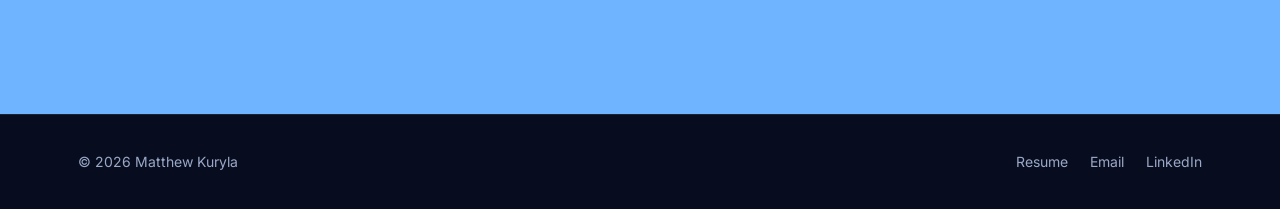
==== commit 78aab39d: "Add game bios, new hero text, accurate live counts" ====
--- a/projects.html
+++ b/projects.html
@@ -9,7 +9,7 @@
   <link rel="preconnect" href="https://fonts.googleapis.com">
   <link rel="preconnect" href="https://fonts.gstatic.com" crossorigin>
   <link href="https://fonts.googleapis.com/css2?family=Inter:wght@400;500;600;700&family=Space+Grotesk:wght@500;600;700&display=swap" rel="stylesheet">
-  <link rel="stylesheet" href="style.css">
+  <link rel="stylesheet" href="style.css?v=3">
 </head>
 <body>
   <nav class="nav">
@@ -33,11 +33,11 @@
       <div class="counter-row">
         <div class="counter">
           <div class="stat-label"><span class="live-dot off total-dot"></span>Total all-time plays</div>
-          <div class="stat-num" data-total="visits">0</div>
+          <div class="stat-num pending" data-total="visits">—</div>
         </div>
         <div class="counter">
           <div class="stat-label"><span class="live-dot off total-dot"></span>Playing right now</div>
-          <div class="stat-num" data-total="playing">0</div>
+          <div class="stat-num pending" data-total="playing">—</div>
         </div>
       </div>
       <div class="live-note" id="live-note"><span class="live-dot off"></span>Connecting to Roblox…</div>
@@ -74,7 +74,7 @@
     </div>
   </footer>
 
-  <script src="games.js"></script>
-  <script src="projects.js"></script>
+  <script src="games.js?v=3"></script>
+  <script src="projects.js?v=3"></script>
 </body>
 </html>
--- a/style.css
+++ b/style.css
@@ -116,8 +116,8 @@
   display: grid;
   grid-template-columns: repeat(3, 1fr);
   gap: 12px;
-  opacity: 0.32;
-  filter: blur(6px) saturate(1.2);
+  opacity: 0.6;
+  filter: blur(2px) saturate(1.15);
   transform: rotate(-4deg) scale(1.08);
 }
 .hero-bg div { background-size: cover; background-position: center; border-radius: 16px; min-height: 240px; }
@@ -129,19 +129,8 @@
   background:
     radial-gradient(900px 520px at 85% 0%, rgba(61, 139, 255, 0.28), transparent 60%),
     radial-gradient(700px 500px at 0% 100%, rgba(106, 92, 255, 0.18), transparent 60%),
-    linear-gradient(180deg, rgba(7, 13, 31, 0.78) 0%, rgba(7, 13, 31, 0.92) 70%, var(--ink) 100%);
-}
-.hero::after {
-  content: "";
-  position: absolute;
-  inset: 0;
-  z-index: -1;
-  background-image:
-    linear-gradient(var(--line) 1px, transparent 1px),
-    linear-gradient(90deg, var(--line) 1px, transparent 1px);
-  background-size: 64px 64px;
-  mask-image: radial-gradient(ellipse at 50% 30%, #000 30%, transparent 75%);
-  -webkit-mask-image: radial-gradient(ellipse at 50% 30%, #000 30%, transparent 75%);
+    linear-gradient(90deg, rgba(7, 13, 31, 0.88) 0%, rgba(7, 13, 31, 0.55) 60%, rgba(7, 13, 31, 0.35) 100%),
+    linear-gradient(180deg, rgba(7, 13, 31, 0.2) 0%, rgba(7, 13, 31, 0.45) 70%, var(--ink) 100%);
 }
 .hero h1 { font-size: clamp(46px, 8vw, 96px); line-height: 0.98; font-weight: 700; margin: 22px 0 24px; }
 .hero h1 .grad {
@@ -181,30 +170,6 @@
   70% { box-shadow: 0 0 0 8px rgba(34, 197, 94, 0); }
   100% { box-shadow: 0 0 0 0 rgba(34, 197, 94, 0); }
 }
-
-.marquee {
-  background: var(--accent);
-  color: #fff;
-  overflow: hidden;
-  padding: 18px 0;
-  border-top: 1px solid rgba(255, 255, 255, 0.15);
-  border-bottom: 1px solid rgba(255, 255, 255, 0.15);
-}
-.marquee-track { display: flex; width: max-content; animation: scroll 38s linear infinite; }
-.marquee-track span {
-  font-family: var(--display);
-  font-weight: 700;
-  font-size: 22px;
-  text-transform: uppercase;
-  letter-spacing: 0.02em;
-  padding: 0 28px;
-  display: inline-flex;
-  align-items: center;
-  gap: 56px;
-  white-space: nowrap;
-}
-.marquee-track span::after { content: "✦"; font-size: 16px; opacity: 0.7; }
-@keyframes scroll { to { transform: translateX(-50%); } }
 
 section { padding: 112px 0; position: relative; }
 .light { background: var(--paper); color: var(--ink-text); }
@@ -257,7 +222,10 @@
 .game-stats div { background: var(--navy); padding: 12px 14px; font-size: 13px; color: var(--muted); }
 .game-stats strong { display: block; font-family: var(--display); font-size: 20px; color: var(--text); font-variant-numeric: tabular-nums; }
 .game-stats .now strong { color: var(--live); }
-.bio { color: #c4cfe6; margin: 0; font-size: 15px; }
+.role-label { font-size: 11.5px; font-weight: 600; letter-spacing: 0.14em; text-transform: uppercase; color: var(--accent-2); margin-bottom: -6px; }
+.bio { color: #c4cfe6; margin: 0; font-size: 15px; line-height: 1.65; }
+.games-grid.three .bio { display: -webkit-box; -webkit-line-clamp: 4; -webkit-box-orient: vertical; overflow: hidden; }
+.loading .stat-num, .stat-num.pending { color: var(--muted); }
 .game-link { margin-top: auto; color: var(--accent-2); font-weight: 600; font-size: 15px; display: inline-flex; gap: 6px; align-items: center; }
 .game-link span { transition: transform 0.2s; }
 .game:hover .game-link span { transform: translate(2px, -2px); }
@@ -269,8 +237,9 @@
 .game.featured .game-stats strong { font-size: 26px; }
 .game.featured .game-link { margin-top: 8px; }
 
-.skeleton .thumb { animation: shimmer 1.4s infinite alternate; }
-@keyframes shimmer { to { opacity: 0.6; } }
+.game.skeleton { min-height: 360px; animation: shimmer 1.2s ease-in-out infinite alternate; }
+.game.skeleton .thumb { aspect-ratio: 16 / 9; }
+@keyframes shimmer { from { opacity: 0.55; } to { opacity: 0.9; } }
 
 .live-note { color: var(--muted); font-size: 13px; margin-top: 18px; display: flex; align-items: center; gap: 8px; }
 
@@ -323,16 +292,6 @@
   overflow: hidden;
   isolation: isolate;
 }
-.cta::before {
-  content: "";
-  position: absolute;
-  inset: 0;
-  z-index: -1;
-  background-image:
-    linear-gradient(rgba(10, 18, 40, 0.07) 1px, transparent 1px),
-    linear-gradient(90deg, rgba(10, 18, 40, 0.07) 1px, transparent 1px);
-  background-size: 56px 56px;
-}
 .cta .container { display: flex; justify-content: space-between; align-items: center; gap: 40px; flex-wrap: wrap; }
 .cta h2 { font-size: clamp(36px, 5.5vw, 64px); line-height: 1.02; max-width: 620px; }
 .cta p { margin: 16px 0 0; font-size: 18px; color: #1d2b4f; }
@@ -360,7 +319,7 @@
 .reveal.in { opacity: 1; transform: none; }
 
 @media (prefers-reduced-motion: reduce) {
-  .marquee-track, .live-dot { animation: none; }
+  .live-dot { animation: none; }
   .reveal { opacity: 1; transform: none; transition: none; }
   html { scroll-behavior: auto; }
 }
@@ -386,5 +345,4 @@
   .hero-stats > div + div { border-left: 0; border-top: 1px solid var(--line); }
   .games-grid, .games-grid.three, .counter-row { grid-template-columns: 1fr; }
   .entry, .panel, .counter { padding: 24px; }
-  .marquee-track span { font-size: 18px; gap: 40px; padding: 0 20px; }
-}
+}
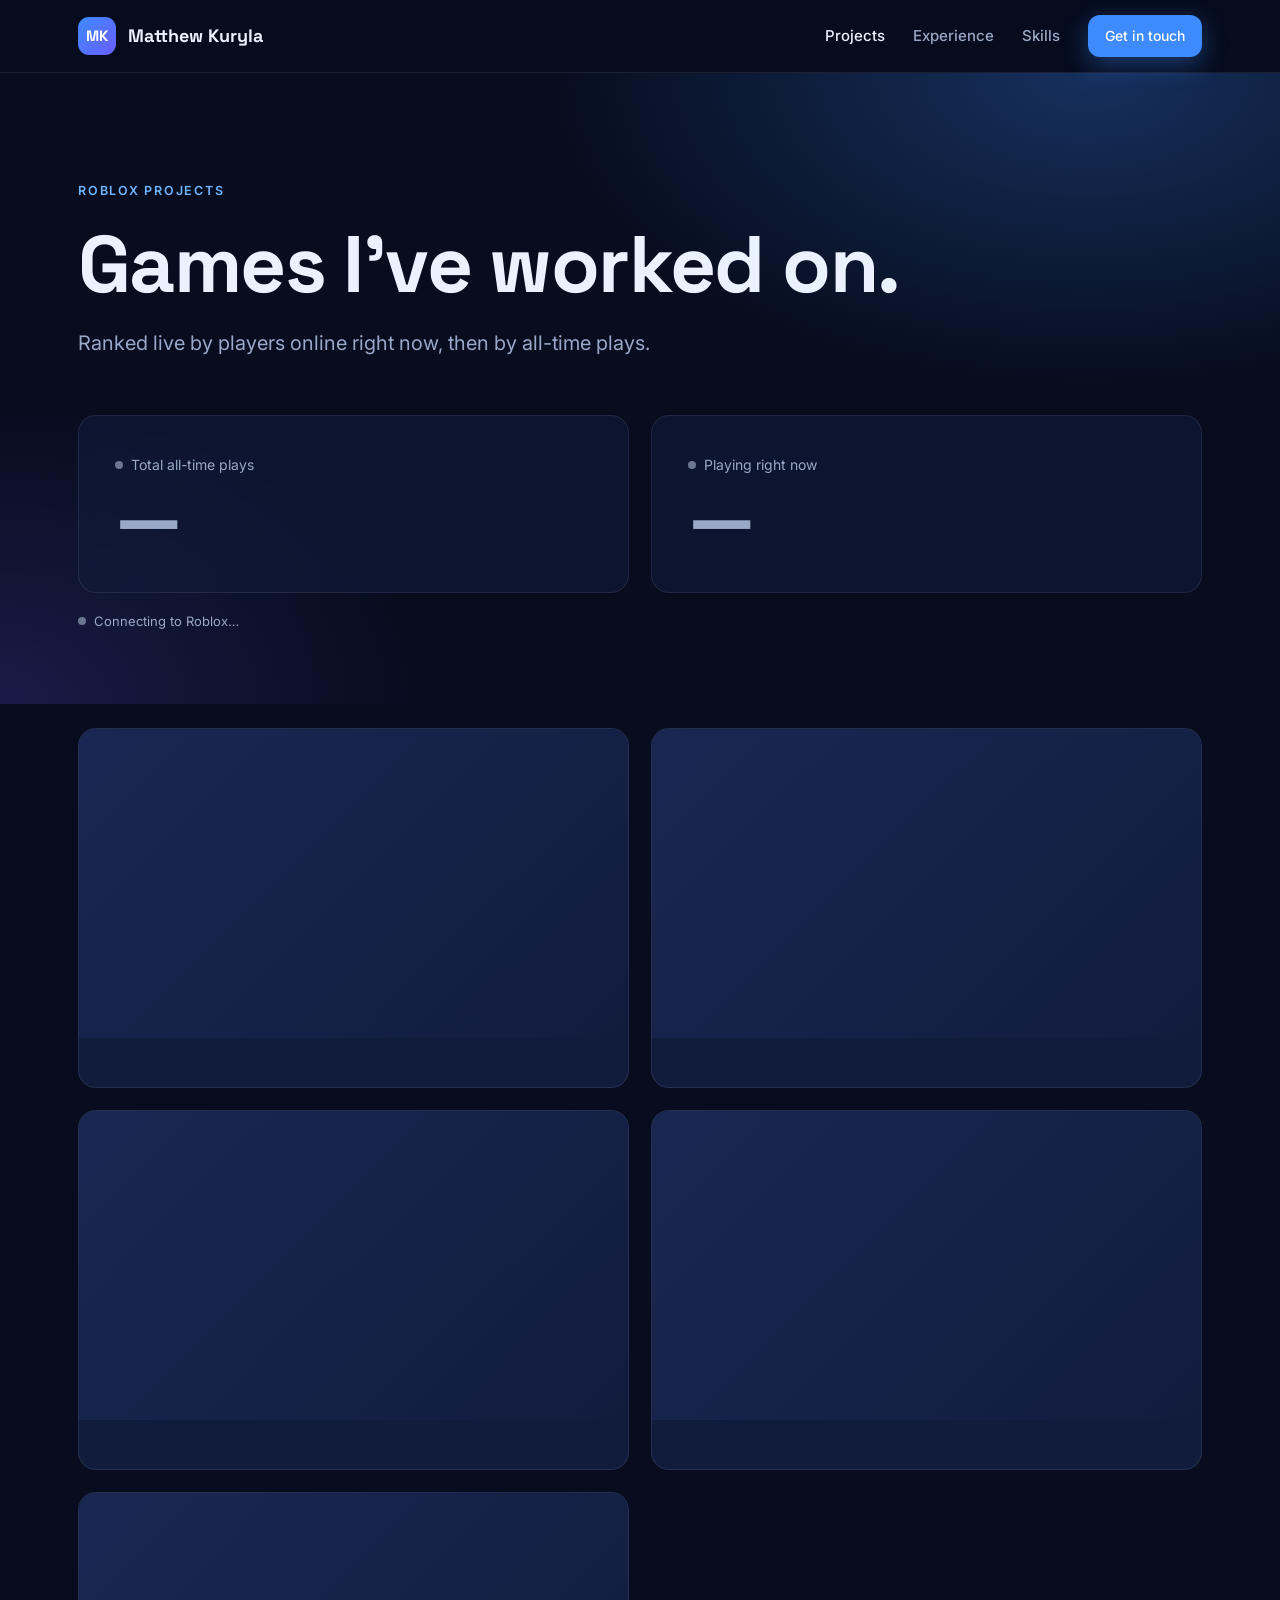
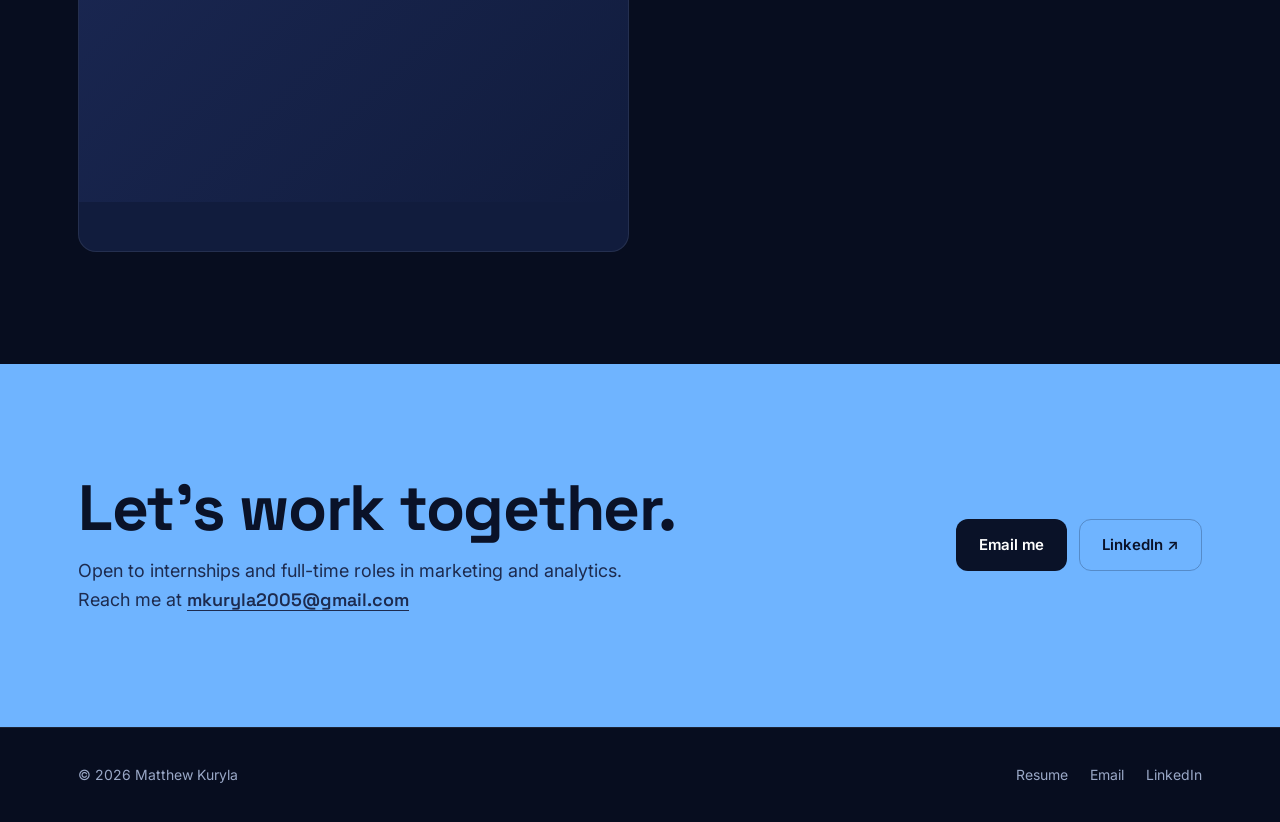
==== commit e9a24803: "Retry live stats when rate limited, cache recent counts" ====
--- a/projects.html
+++ b/projects.html
@@ -9,7 +9,7 @@
   <link rel="preconnect" href="https://fonts.googleapis.com">
   <link rel="preconnect" href="https://fonts.gstatic.com" crossorigin>
   <link href="https://fonts.googleapis.com/css2?family=Inter:wght@400;500;600;700&family=Space+Grotesk:wght@500;600;700&display=swap" rel="stylesheet">
-  <link rel="stylesheet" href="style.css?v=3">
+  <link rel="stylesheet" href="style.css?v=4">
 </head>
 <body>
   <nav class="nav">
@@ -74,7 +74,7 @@
     </div>
   </footer>
 
-  <script src="games.js?v=3"></script>
-  <script src="projects.js?v=3"></script>
+  <script src="games.js?v=4"></script>
+  <script src="projects.js?v=4"></script>
 </body>
 </html>
